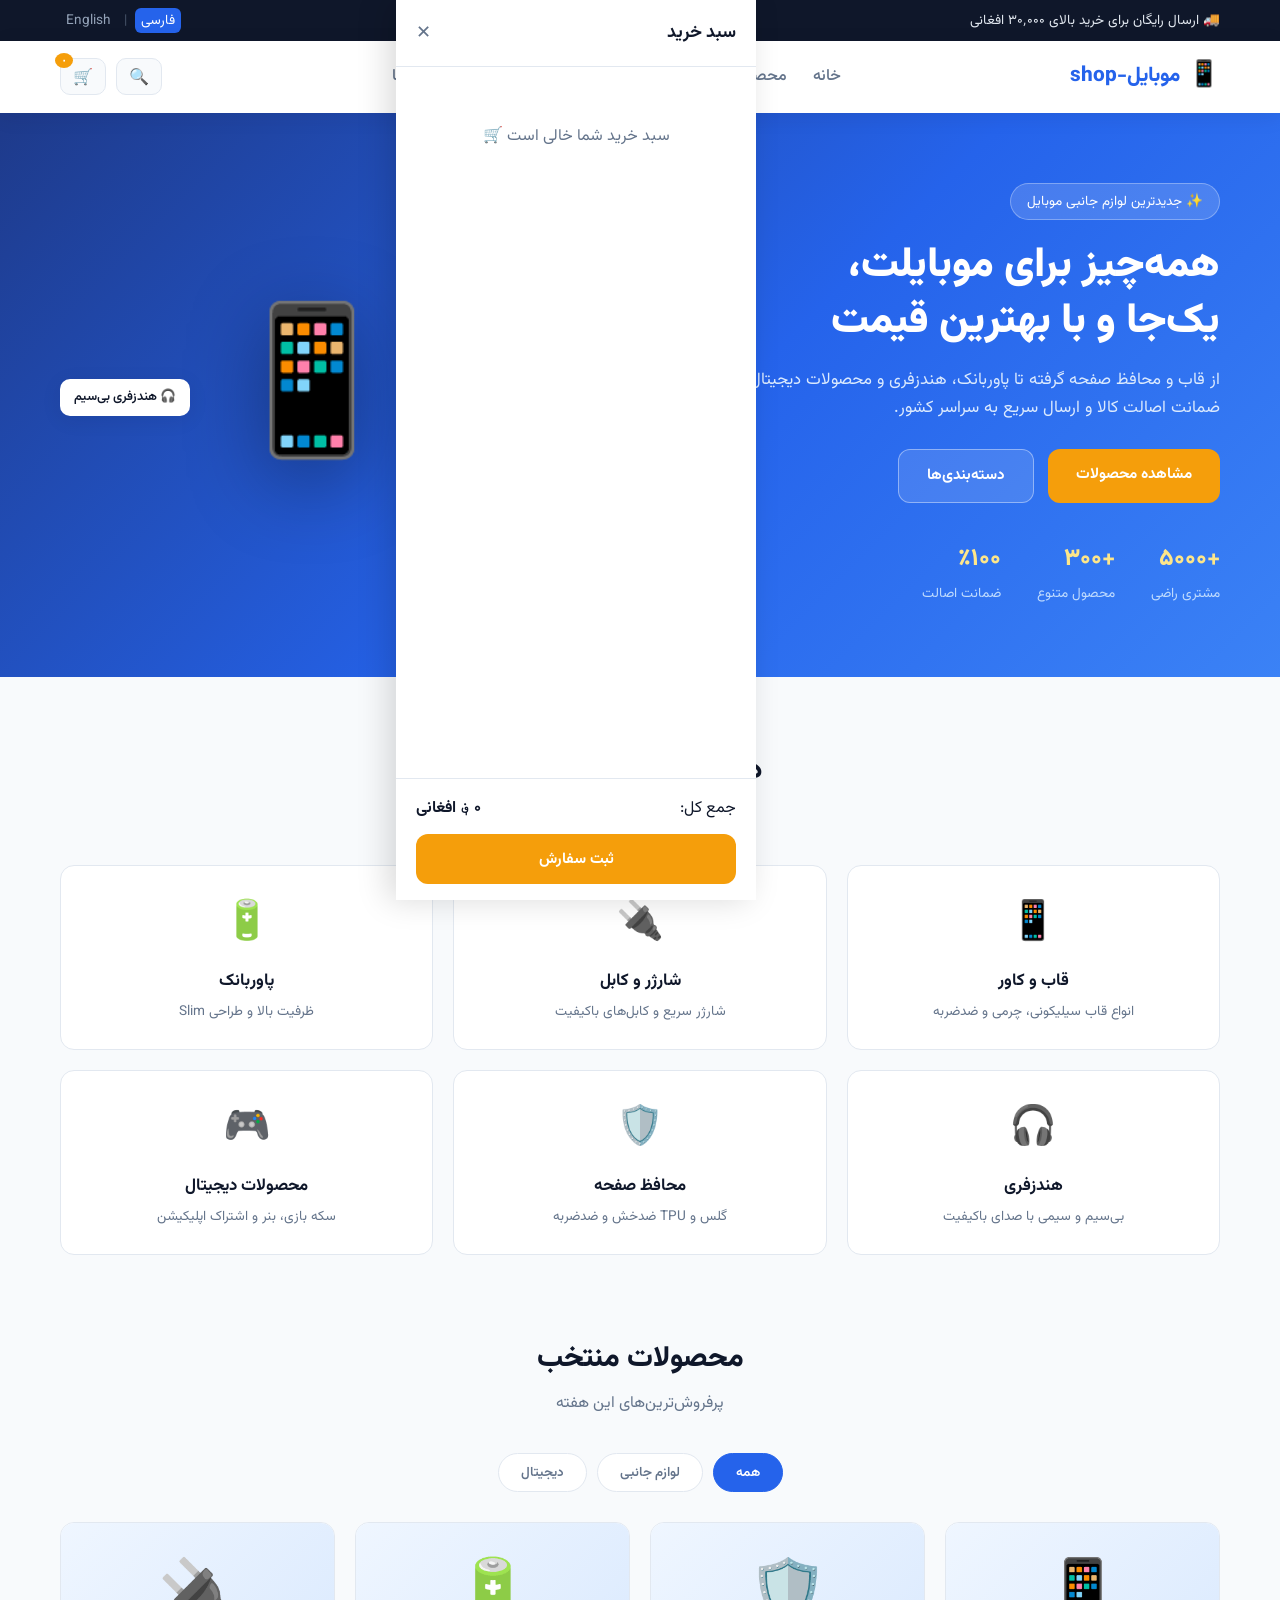
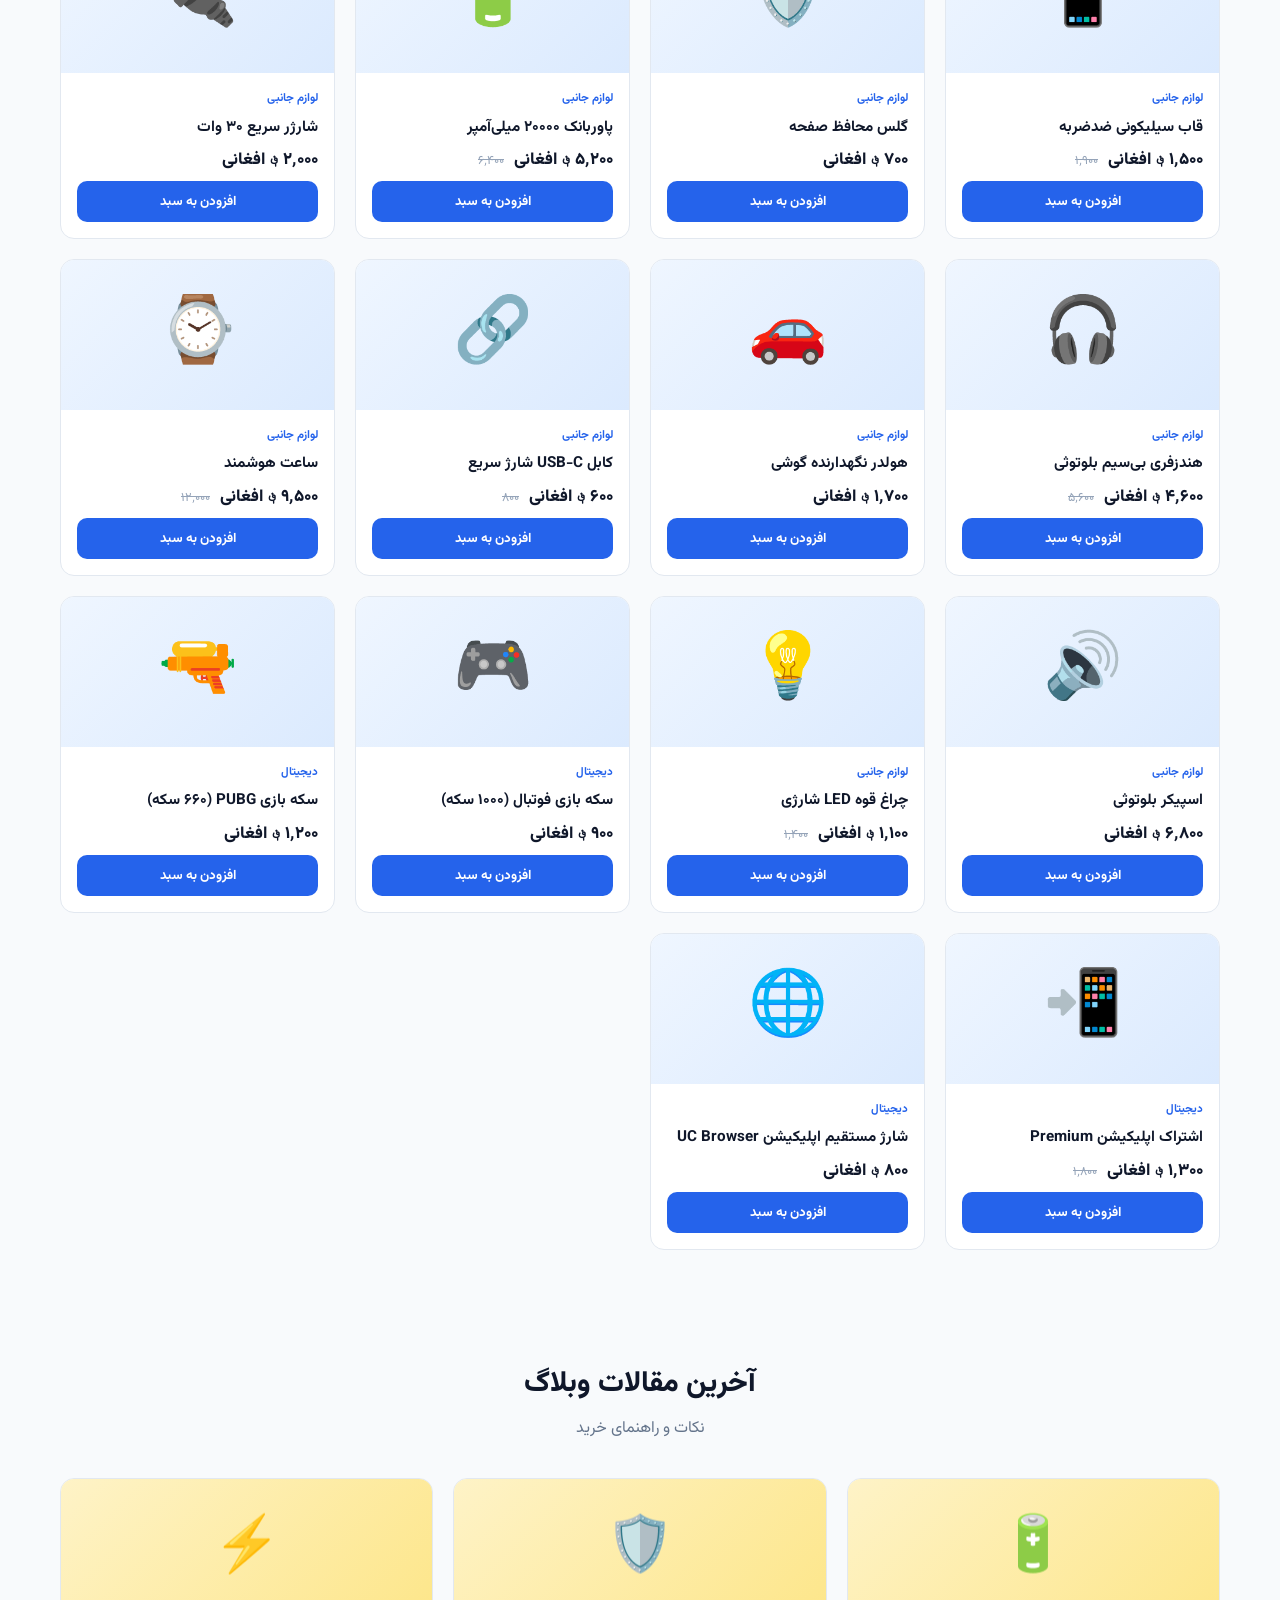
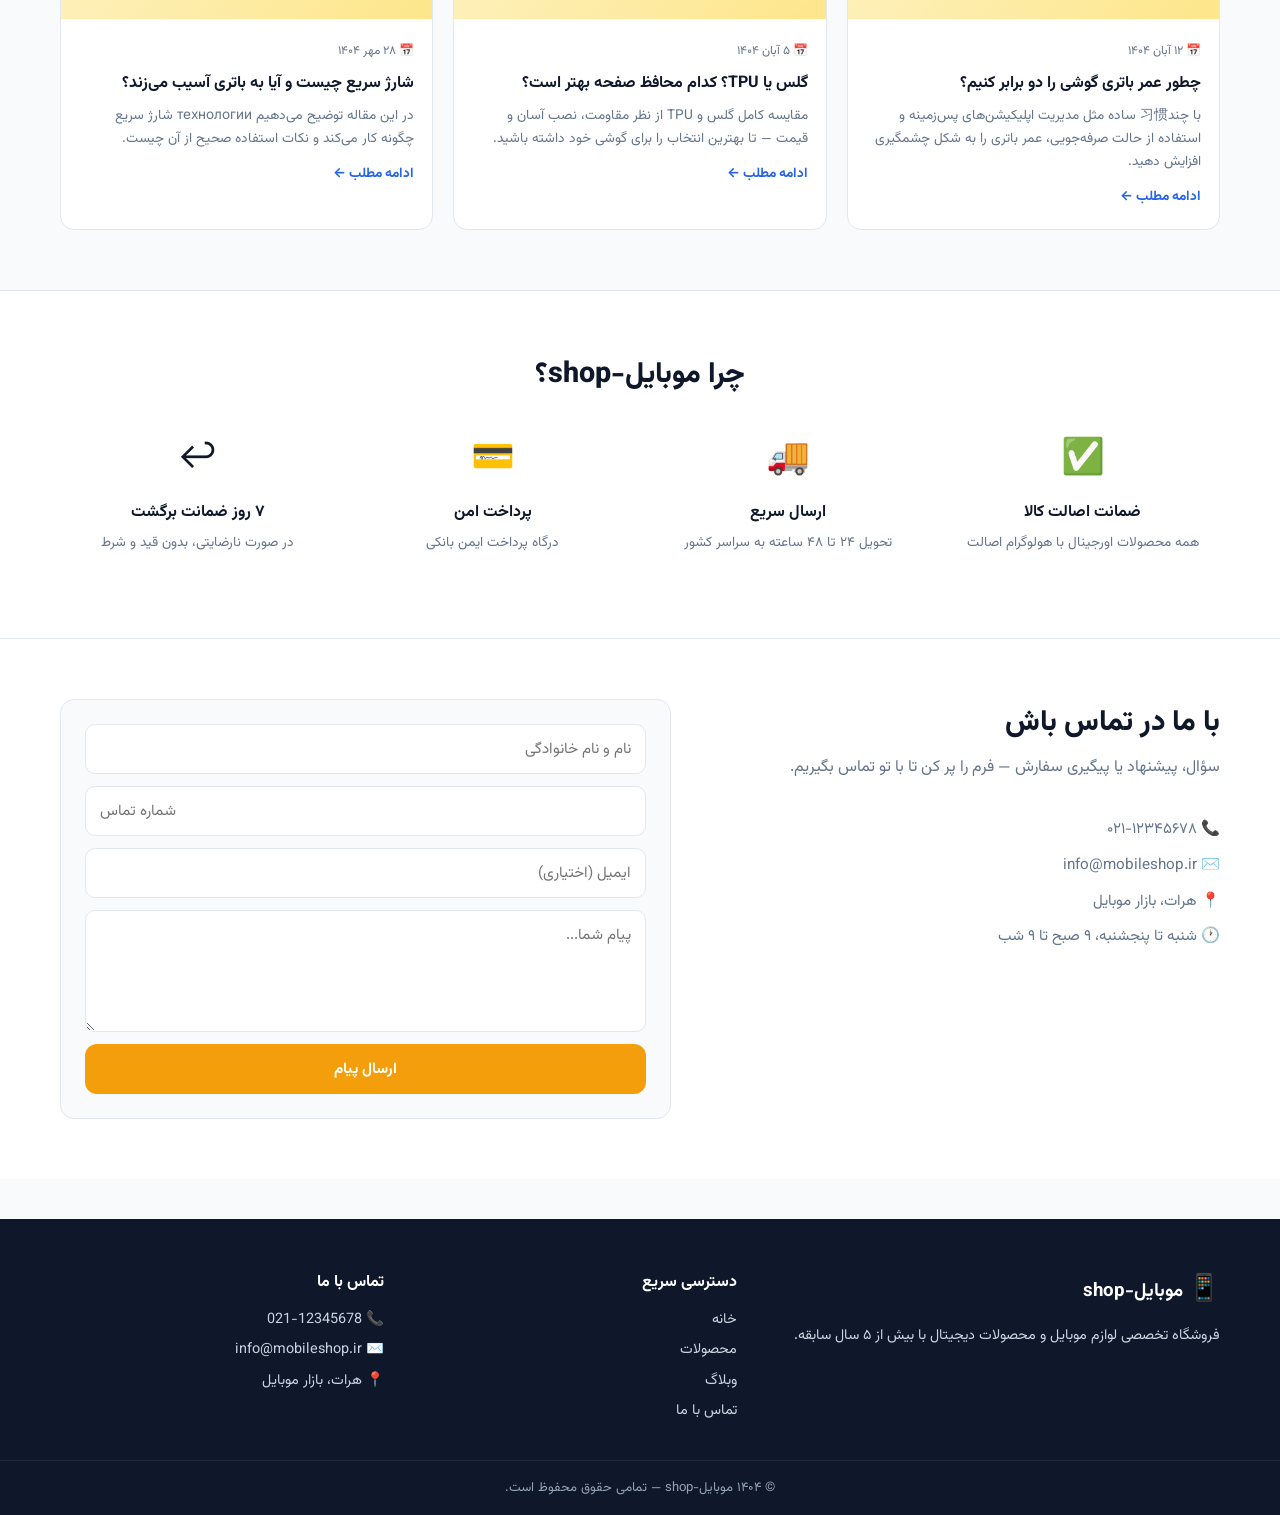
==== index.html @ f96e39a2 "Add mobile shop website files" ====
<!DOCTYPE html>
<html lang="fa" dir="rtl">
<head>
  <meta charset="UTF-8" />
  <meta name="viewport" content="width=device-width, initial-scale=1.0" />
  <title>موبایل-shop | Mobile Shop — فروشگاه loisirsweighted موبایل</title>
  <link rel="preconnect" href="https://fonts.googleapis.com" />
  <link href="https://fonts.googleapis.com/css2?family=Vazirmatn:wght@300;400;500;700;800;900&family=Inter:wght@300;400;500;600;700;800&display=swap" rel="stylesheet" />
  <link rel="stylesheet" href="styles.css" />
</head>
<body>
  <!-- ===== Top Bar ===== -->
  <div class="topbar">
    <div class="container topbar-inner">
      <span data-i18n="topbar.shipping">🚚 ارسال رایگان برای خرید بالای ۳۰٬۰۰۰ افغانی</span>
      <div class="lang-switch">
        <button id="lang-fa" class="lang-btn active">فارسی</button>
        <span class="lang-sep">|</span>
        <button id="lang-en" class="lang-btn">English</button>
      </div>
    </div>
  </div>

  <!-- ===== Header ===== -->
  <header class="header">
    <div class="container header-inner">
      <a href="#" class="logo">
        <span class="logo-icon">📱</span>
        <span class="logo-text" data-i18n="brand.name">موبایل-shop</span>
      </a>
      <nav class="nav" id="nav">
        <a href="#home" data-i18n="nav.home">خانه</a>
        <a href="#products" data-i18n="nav.products">محصولات</a>
        <a href="#categories" data-i18n="nav.categories">دسته‌بندی‌ها</a>
        <a href="#blog" data-i18n="nav.blog">وبلاگ</a>
        <a href="#features" data-i18n="nav.features">چرا ما؟</a>
        <a href="#contact" data-i18n="nav.contact">تماس با ما</a>
      </nav>
      <div class="header-actions">
        <button class="icon-btn" id="search-btn" aria-label="search">🔍</button>
        <button class="icon-btn cart-btn" id="cart-btn" aria-label="cart">
          🛒 <span class="cart-count" id="cart-count">0</span>
        </button>
        <button class="hamburger" id="hamburger" aria-label="menu">☰</button>
      </div>
    </div>
  </header>

  <!-- ===== Hero ===== -->
  <section class="hero" id="home">
    <div class="container hero-inner">
      <div class="hero-text">
        <span class="hero-badge" data-i18n="hero.badge">✨ جدیدترین لوازم جانبی موبایل</span>
        <h1 data-i18n="hero.title">همه‌چیز برای موبایلت،<br/>یک‌جا و با بهترین قیمت</h1>
        <p data-i18n="hero.subtitle">از قاب و محافظ صفحه گرفته تا پاوربانک، هندزفری و محصولات دیجیتال — با ضمانت اصالت کالا و ارسال سریع به سراسر کشور.</p>
        <div class="hero-cta">
          <a href="#products" class="btn btn-primary" data-i18n="hero.cta1">مشاهده محصولات</a>
          <a href="#categories" class="btn btn-ghost" data-i18n="hero.cta2">دسته‌بندی‌ها</a>
        </div>
        <div class="hero-stats">
          <div class="stat"><strong>+۵۰۰۰</strong><span data-i18n="hero.stat1">مشتری راضی</span></div>
          <div class="stat"><strong>+۳۰۰</strong><span data-i18n="hero.stat2">محصول متنوع</span></div>
          <div class="stat"><strong>٪۱۰۰</strong><span data-i18n="hero.stat3">ضمانت اصالت</span></div>
        </div>
      </div>
      <div class="hero-visual">
        <div class="hero-phone">📱</div>
        <div class="floating-card fc1">🔋 پاوربانک ۲۰۰۰۰</div>
        <div class="floating-card fc2">🎧 هندزفری بی‌سیم</div>
        <div class="floating-card fc3">🛡️ گلس گوشی</div>
      </div>
    </div>
  </section>

  <!-- ===== Categories ===== -->
  <section class="categories" id="categories">
    <div class="container">
      <h2 class="section-title" data-i18n="cat.title">دسته‌بندی محصولات</h2>
      <p class="section-sub" data-i18n="cat.subtitle">بهترین‌ها را در هر دسته پیدا کن</p>
      <div class="cat-grid">
        <div class="cat-card"><span class="cat-icon">📱</span><h3 data-i18n="cat.c1">قاب و کاور</h3><p data-i18n="cat.c1d">انواع قاب سیلیکونی، چرمی و ضدضربه</p></div>
        <div class="cat-card"><span class="cat-icon">🔌</span><h3 data-i18n="cat.c2">شارژر و کابل</h3><p data-i18n="cat.c2d">شارژر سریع و کابل‌های باکیفیت</p></div>
        <div class="cat-card"><span class="cat-icon">🔋</span><h3 data-i18n="cat.c3">پاوربانک</h3><p data-i18n="cat.c3d">ظرفیت بالا و طراحی Slim</p></div>
        <div class="cat-card"><span class="cat-icon">🎧</span><h3 data-i18n="cat.c4">هندزفری</h3><p data-i18n="cat.c4d">بی‌سیم و سیمی با صدای باکیفیت</p></div>
        <div class="cat-card"><span class="cat-icon">🛡️</span><h3 data-i18n="cat.c5">محافظ صفحه</h3><p data-i18n="cat.c5d">گلس و TPU ضدخش و ضدضربه</p></div>
        <div class="cat-card"><span class="cat-icon">🎮</span><h3 data-i18n="cat.c6">محصولات دیجیتال</h3><p data-i18n="cat.c6d">سکه بازی، بنر و اشتراک اپلیکیشن</p></div>
      </div>
    </div>
  </section>

  <!-- ===== Products ===== -->
  <section class="products" id="products">
    <div class="container">
      <h2 class="section-title" data-i18n="prod.title">محصولات منتخب</h2>
      <p class="section-sub" data-i18n="prod.subtitle">پرفروش‌ترین‌های این هفته</p>
      <div class="filter-bar" id="filter-bar">
        <button class="filter-btn active" data-filter="all" data-i18n="filter.all">همه</button>
        <button class="filter-btn" data-filter="accessory" data-i18n="filter.accessory">لوازم جانبی</button>
        <button class="filter-btn" data-filter="digital" data-i18n="filter.digital">دیجیتال</button>
      </div>
      <div class="product-grid" id="product-grid"><!-- products rendered by JS --></div>
    </div>
  </section>

  <!-- ===== Blog ===== -->
  <section class="blog" id="blog">
    <div class="container">
      <h2 class="section-title" data-i18n="blog.title">آخرین مقالات وبلاگ</h2>
      <p class="section-sub" data-i18n="blog.subtitle">نکات useful 선 و راهنمای خرید</p>
      <div class="blog-grid" id="blog-grid"><!-- posts rendered by JS --></div>
    </div>
  </section>

  <!-- ===== Features ===== -->
  <section class="features" id="features">
    <div class="container">
      <h2 class="section-title" data-i18n="feat.title">چرا موبایل-shop؟</h2>
      <div class="feat-grid">
        <div class="feat-card"><span class="feat-icon">✅</span><h3 data-i18n="feat.f1">ضمانت اصالت کالا</h3><p data-i18n="feat.f1d">همه محصولات اورجینال با هولوگرام اصالت</p></div>
        <div class="feat-card"><span class="feat-icon">🚚</span><h3 data-i18n="feat.f2">ارسال سریع</h3><p data-i18n="feat.f2d">تحویل ۲۴ تا ۴۸ ساعته به سراسر کشور</p></div>
        <div class="feat-card"><span class="feat-icon">💳</span><h3 data-i18n="feat.f3">پرداخت امن</h3><p data-i18n="feat.f3d">درگاه پرداخت ایمن بانکی</p></div>
        <div class="feat-card"><span class="feat-icon">↩️</span><h3 data-i18n="feat.f4">۷ روز ضمانت برگشت</h3><p data-i18n="feat.f4d">در صورت نارضایتی، بدون قید و شرط</p></div>
      </div>
    </div>
  </section>

  <!-- ===== Contact Form ===== -->
  <section class="contact" id="contact">
    <div class="container contact-inner">
      <div class="contact-info">
        <h2 class="section-title" style="text-align:right" data-i18n="contact.title">با ما در تماس باش</h2>
        <p class="section-sub" style="text-align:right" data-i18n="contact.subtitle">سؤال، پیشنهاد یا پیگیری سفارش — فرم را پر کن تا با تو تماس بگیریم.</p>
        <ul class="contact-list">
          <li>📞 <span data-i18n="contact.phone">021-12345678</span></li>
          <li>✉️ info@mobileshop.ir</li>
          <li>📍 <span data-i18n="contact.address">هرات، بازار موبایل</span></li>
          <li>🕐 <span data-i18n="contact.hours">شنبه تا پنجشنبه، ۹ صبح تا ۹ شب</span></li>
        </ul>
      </div>
      <form class="contact-form" id="contact-form">
        <input type="text" id="cf-name" required data-i18n-ph="contact.ph.name" placeholder="نام و نام خانوادگی" />
        <input type="tel" id="cf-phone" required data-i18n-ph="contact.ph.phone" placeholder="شماره تماس" />
        <input type="email" id="cf-email" data-i18n-ph="contact.ph.email" placeholder="ایمیل (اختیاری)" />
        <textarea id="cf-msg" rows="4" required data-i18n-ph="contact.ph.msg" placeholder="پیام شما..."></textarea>
        <button type="submit" class="btn btn-primary btn-block" data-i18n="contact.send">ارسال پیام</button>
        <p class="form-success" id="form-success" hidden data-i18n="contact.success">✅ پیام شما با موفقیت ارسال شد!</p>
      </form>
    </div>
  </section>

  <!-- ===== Footer ===== -->
  <footer class="footer">
    <div class="container footer-grid">
      <div class="footer-col">
        <h3><span class="logo-icon">📱</span> <span data-i18n="brand.name">موبایل-shop</span></h3>
        <p data-i18n="footer.about">فروشگاه تخصصی Aviation Bobby موبایل و محصولات دیجیتال با بیش از ۵ سال سابقه.</p>
      </div>
      <div class="footer-col">
        <h4 data-i18n="footer.links">دسترسی سریع</h4>
        <a href="#home" data-i18n="nav.home">خانه</a>
        <a href="#products" data-i18n="nav.products">محصولات</a>
        <a href="#blog" data-i18n="nav.blog">وبلاگ</a>
        <a href="#contact" data-i18n="nav.contact">تماس با ما</a>
      </div>
      <div class="footer-col">
        <h4 data-i18n18n="footer.contact">تماس با ما</h4>
        <p>📞 021-12345678</p>
        <p>✉️ info@mobileshop.ir</p>
        <p>📍 هرات، بازار موبایل</p>
      </div>
    </div>
    <div class="footer-bottom"><span data-i18n="footer.rights">© ۱۴۰۴ موبایل-shop — تمامی حقوق محفوظ است.</span></div>
  </footer>

  <!-- ===== Cart Drawer ===== -->
  <div class="cart-overlay" id="cart-overlay"></div>
  <aside class="cart-drawer" id="cart-drawer">
    <div class="cart-head">
      <h3 data-i18n="cart.title">سبد خرید</h3>
      <button class="cart-close" id="cart-close">✕</button>
    </div>
    <div class="cart-items" id="cart-items"></div>
    <div class="cart-foot">
      <div class="cart-total"><span data-i18n="cart.total">جمع کل:</span> <strong id="cart-total">۰ ؋</strong></div>
      <button class="btn btn-primary btn-block" data-i18n="cart.checkout">ثبت سفارش</button>
    </div>
  </aside>

  <script src="app.js"></script>
</body>
</html>
---- styles.css ----
/* ===== Mobile Shop — Professional Theme ===== */
:root {
  --primary: #2563eb;
  --primary-dark: #1d4ed8;
  --accent: #f59e0b;
  --bg: #f8fafc;
  --card: #ffffff;
  --text: #0f172a;
  --muted: #64748b;
  --border: #e2e8f0;
  --shadow: 0 4px 20px rgba(15, 23, 42, 0.08);
  --radius: 14px;
}

* { margin: 0; padding: 0; box-sizing: border-box; }

html { scroll-behavior: smooth; }

body {
  font-family: 'Vazirmatn', 'Inter', sans-serif;
  background: var(--bg);
  color: var(--text);
  line-height: 1.7;
}

html[dir="ltr"] body { font-family: 'Inter', 'Vazirmatn', sans-serif; }

.container { max-width: 1200px; margin: 0 auto; padding: 0 20px; }

/* ===== Topbar ===== */
.topbar { background: var(--text); color: #e2e8f0; font-size: 0.85rem; }
.topbar-inner { display: flex; justify-content: space-between; align-items: center; padding: 8px 20px; }
.lang-switch { display: flex; align-items: center; gap: 8px; }
.lang-btn { background: none; border: none; color: #94a3b8; cursor: pointer; font-family: inherit; font-size: 0.85rem; padding: 2px 6px; border-radius: 6px; }
.lang-btn.active { color: #fff; background: var(--primary); }
.lang-sep { color: #475569; }

/* ===== Header ===== */
.header { background: var(--card); box-shadow: var(--shadow); position: sticky; top: 0; z-index: 100; }
.header-inner { display: flex; align-items: center; justify-content: space-between; padding: 14px 20px; gap: 16px; }
.logo { display: flex; align-items: center; gap: 8px; text-decoration: none; color: var(--text); font-weight: 800; font-size: 1.3rem; }
.logo-icon { font-size: 1.6rem; }
.logo-text { color: var(--primary); }
.nav { display: flex; gap: 26px; }
.nav a { text-decoration: none; color: var(--muted); font-weight: 500; transition: color 0.2s; }
.nav a:hover { color: var(--primary); }
.header-actions { display: flex; align-items: center; gap: 10px; }
.icon-btn { background: var(--bg); border: 1px solid var(--border); border-radius: 10px; padding: 8px 12px; font-size: 1rem; cursor: pointer; transition: 0.2s; }
.icon-btn:hover { background: var(--primary); color: #fff; border-color: var(--primary); }
.cart-btn { position: relative; }
.cart-count { background: var(--accent); color: #fff; font-size: 0.7rem; font-weight: 700; border-radius: 50%; padding: 1px 6px; position: absolute; top: -6px; inset-inline-end: -6px; }
.hamburger { display: none; background: none; border: none; font-size: 1.4rem; cursor: pointer; }

/* ===== Hero ===== */
.hero { background: linear-gradient(135deg, #1e3a8a 0%, #2563eb 55%, #3b82f6 100%); color: #fff; overflow: hidden; }
.hero-inner { display: grid; grid-template-columns: 1.1fr 0.9fr; align-items: center; gap: 40px; padding: 70px 20px; }
.hero-badge { display: inline-block; background: rgba(255,255,255,0.15); border: 1px solid rgba(255,255,255,0.3); padding: 6px 16px; border-radius: 999px; font-size: 0.85rem; margin-bottom: 18px; }
.hero h1 { font-size: 2.6rem; font-weight: 900; line-height: 1.35; margin-bottom: 16px; }
.hero p { color: #dbeafe; font-size: 1.05rem; max-width: 520px; margin-bottom: 26px; }
.hero-cta { display: flex; gap: 14px; margin-bottom: 36px; flex-wrap: wrap; }
.btn { display: inline-block; padding: 13px 28px; border-radius: 12px; font-weight: 700; text-decoration: none; cursor: pointer; border: none; font-family: inherit; font-size: 0.95rem; transition: 0.2s; }
.btn-primary { background: var(--accent); color: #fff; }
.btn-primary:hover { background: #d97706; transform: translateY(-2px); }
.btn-ghost { background: rgba(255,255,255,0.12); color: #fff; border: 1px solid rgba(255,255,255,0.4); }
.btn-ghost:hover { background: rgba(255,255,255,0.22); }
.btn-block { width: 100%; }
.hero-stats { display: flex; gap: 36px; }
.stat strong { display: block; font-size: 1.5rem; font-weight: 800; color: #fde68a; }
.stat span { font-size: 0.85rem; color: #bfdbfe; }

.hero-visual { position: relative; display: flex; justify-content: center; align-items: center; min-height: 320px; }
.hero-phone { font-size: 9rem; filter: drop-shadow(0 20px 40px rgba(0,0,0,0.35)); animation: float 4s ease-in-out infinite; }
.floating-card { position: absolute; background: #fff; color: var(--text); font-size: 0.8rem; font-weight: 600; padding: 8px 14px; border-radius: 10px; box-shadow: var(--shadow); animation: float 5s ease-in-out infinite; }
.fc1 { top: 12%; inset-inline-start: 4%; animation-delay: 0.4s; }
.fc2 { top: 45%; inset-inline-end: 0%; animation-delay: 0.9s; }
.fc3 { bottom: 8%; inset-inline-start: 10%; animation-delay: 1.3s; }
@keyframes float { 0%,100% { transform: translateY(0); } 50% { transform: translateY(-12px); } }

/* ===== Sections ===== */
.section-title { text-align: center; font-size: 1.8rem; font-weight: 800; margin-bottom: 6px; }
.section-sub { text-align: center; color: var(--muted); margin-bottom: 36px; }

/* ===== Categories ===== */
.categories { padding: 70px 0 30px; }
.cat-grid { display: grid; grid-template-columns: repeat(3, 1fr); gap: 20px; }
.cat-card { background: var(--card); border: 1px solid var(--border); border-radius: var(--radius); padding: 26px; text-align: center; transition: 0.25s; cursor: pointer; }
.cat-card:hover { transform: translateY(-6px); box-shadow: var(--shadow); border-color: var(--primary); }
.cat-icon { font-size: 2.4rem; display: block; margin-bottom: 10px; }
.cat-card h3 { font-size: 1.05rem; margin-bottom: 4px; }
.cat-card p { color: var(--muted); font-size: 0.85rem; }

/* ===== Products ===== */
.products { padding: 50px 0; }
.filter-bar { display: flex; justify-content: center; gap: 10px; margin-bottom: 30px; flex-wrap: wrap; }
.filter-btn { background: var(--card); border: 1px solid var(--border); padding: 8px 22px; border-radius: 999px; cursor: pointer; font-family: inherit; font-weight: 600; color: var(--muted); transition: 0.2s; }
.filter-btn.active, .filter-btn:hover { background: var(--primary); color: #fff; border-color: var(--primary); }
.product-grid { display: grid; grid-template-columns: repeat(4, 1fr); gap: 20px; }
.product-card { background: var(--card); border: 1px solid var(--border); border-radius: var(--radius); overflow: hidden; transition: 0.25s; display: flex; flex-direction: column; }
.product-card:hover { transform: translateY(-6px); box-shadow: var(--shadow); }
.product-img { height: 150px; display: flex; align-items: center; justify-content: center; font-size: 4rem; background: linear-gradient(135deg, #eff6ff, #dbeafe); }
.product-body { padding: 16px; display: flex; flex-direction: column; gap: 6px; flex: 1; }
.product-cat { font-size: 0.72rem; color: var(--primary); font-weight: 700; }
.product-name { font-size: 0.95rem; font-weight: 700; }
.product-price { font-size: 1.05rem; font-weight: 800; color: var(--text); }
.product-price .old { font-size: 0.78rem; color: #94a3b8; text-decoration: line-through; font-weight: 400; margin-inline-start: 6px; }
.add-btn { margin-top: auto; background: var(--primary); color: #fff; border: none; padding: 10px; border-radius: 10px; font-family: inherit; font-weight: 700; cursor: pointer; transition: 0.2s; }
.add-btn:hover { background: var(--primary-dark); }

/* ===== Features ===== */
.features { padding: 60px 0; background: var(--card); border-top: 1px solid var(--border); }
.feat-grid { display: grid; grid-template-columns: repeat(4, 1fr); gap: 20px; }
.feat-card { text-align: center; padding: 24px 16px; }
.feat-icon { font-size: 2.2rem; display: block; margin-bottom: 10px; }
.feat-card h3 { font-size: 1rem; margin-bottom: 4px; }
.feat-card p { color: var(--muted); font-size: 0.85rem; }

/* ===== Footer ===== */
.footer { background: var(--text); color: #cbd5e1; margin-top: 40px; }
.footer-grid { display: grid; grid-template-columns: 1.4fr 1fr 1fr; gap: 30px; padding: 50px 20px 30px; }
.footer-col h3, .footer-col h4 { color: #fff; margin-bottom: 12px; }
.footer-col a { display: block; color: #cbd5e1; text-decoration: none; margin-bottom: 6px; font-size: 0.9rem; }
.footer-col a:hover { color: var(--accent); }
.footer-col p { font-size: 0.9rem; margin-bottom: 6px; }
.footer-bottom { border-top: 1px solid #1e293b; text-align: center; padding: 16px; font-size: 0.82rem; color: #94a3b8; }

/* ===== Cart Drawer ===== */
.cart-overlay { position: fixed; inset: 0; background: rgba(15,23,42,0.5); opacity: 0; pointer-events: none; transition: 0.3s; z-index: 200; }
.cart-overlay.open { opacity: 1; pointer-events: auto; }
.cart-drawer { position: fixed; top: 0; inset-inline-end: 0; width: 360px; max-width: 90vw; height: 100vh; background: var(--card); z-index: 201; transform: translateX(110%); transition: transform 0.3s ease; display: flex; flex-direction: column; box-shadow: -8px 0 30px rgba(0,0,0,0.15); }
html[dir="ltr"] .cart-drawer { transform: translateX(-110%); }
.cart-drawer.open { transform: translateX(0); }
.cart-head { display: flex; justify-content: space-between; align-items: center; padding: 18px 20px; border-bottom: 1px solid var(--border); }
.cart-head h3 { font-size: 1.1rem; }
.cart-close { background: none; border: none; font-size: 1.1rem; cursor: pointer; color: var(--muted); }
.cart-items { flex: 1; overflow-y: auto; padding: 16px 20px; display: flex; flex-direction: column; gap: 12px; }
.cart-empty { text-align: center; color: var(--muted); padding: 40px 0; }
.cart-item { display: flex; align-items: center; gap: 12px; background: var(--bg); border: 1px solid var(--border); border-radius: 10px; padding: 10px; }
.cart-item .ci-icon { font-size: 1.8rem; }
.cart-item .ci-info { flex: 1; }
.cart-item .ci-name { font-size: 0.85rem; font-weight: 700; }
.cart-item .ci-price { font-size: 0.8rem; color: var(--muted); }
.cart-item .ci-qty { display: flex; align-items: center; gap: 6px; }
.cart-item .ci-qty button { width: 24px; height: 24px; border-radius: 6px; border: 1px solid var(--border); background: #fff; cursor: pointer; font-weight: 700; }
.cart-foot { border-top: 1px solid var(--border); padding: 16px 20px; }
.cart-total { display: flex; justify-content: space-between; margin-bottom: 12px; font-size: 1rem; }

/* ===== Blog ===== */
.blog { padding: 60px 0; }
.blog-grid { display: grid; grid-template-columns: repeat(3, 1fr); gap: 20px; }
.blog-card { background: var(--card); border: 1px solid var(--border); border-radius: var(--radius); overflow: hidden; transition: 0.25s; cursor: pointer; }
.blog-card:hover { transform: translateY(-6px); box-shadow: var(--shadow); }
.blog-img { height: 140px; display: flex; align-items: center; justify-content: center; font-size: 3.4rem; background: linear-gradient(135deg, #fef3c7, #fde68a); }
.blog-body { padding: 18px; }
.blog-date { font-size: 0.75rem; color: var(--muted); }
.blog-body h3 { font-size: 1rem; margin: 8px 0; line-height: 1.5; }
.blog-body p { color: var(--muted); font-size: 0.85rem; margin-bottom: 10px; }
.blog-link { color: var(--primary); font-weight: 700; font-size: 0.85rem; }

/* ===== Contact ===== */
.contact { padding: 60px 0; background: var(--card); border-top: 1px solid var(--border); }
.contact-inner { display: grid; grid-template-columns: 1fr 1.2fr; gap: 40px; align-items: start; }
.contact-list { list-style: none; margin-top: 16px; display: flex; flex-direction: column; gap: 10px; color: var(--muted); font-size: 0.95rem; }
.contact-form { display: flex; flex-direction: column; gap: 12px; background: var(--bg); border: 1px solid var(--border); border-radius: var(--radius); padding: 24px; }
.contact-form input, .contact-form textarea {
  font-family: inherit; font-size: 0.95rem; padding: 12px 14px;
  border: 1px solid var(--border); border-radius: 10px; background: #fff; color: var(--text);
  outline: none; transition: border-color 0.2s; resize: vertical;
}
.contact-form input:focus, .contact-form textarea:focus { border-color: var(--primary); }
.form-success { color: #059669; font-weight: 700; font-size: 0.9rem; text-align: center; }

/* ===== Responsive ===== */
@media (max-width: 992px) {
  .hero-inner { grid-template-columns: 1fr; text-align: center; padding: 50px 20px; }
  .hero p { margin-inline: auto; }
  .hero-cta, .hero-stats { justify-content: center; }
  .cat-grid { grid-template-columns: repeat(2, 1fr); }
  .product-grid { grid-template-columns: repeat(2, 1fr); }
  .feat-grid { grid-template-columns: repeat(2, 1fr); }
  .footer-grid { grid-template-columns: 1fr; }
}
@media (max-width: 640px) {
  .nav { display: none; position: absolute; top: 100%; inset-inline: 0; background: var(--card); flex-direction: column; padding: 16px 20px; gap: 12px; box-shadow: var(--shadow); }
  .nav.open { display: flex; }
  .hamburger { display: block; }
  .hero h1 { font-size: 1.9rem; }
  .product-grid, .cat-grid, .blog-grid { grid-template-columns: 1fr; }
  .topbar-inner span { font-size: 0.72rem; }
}
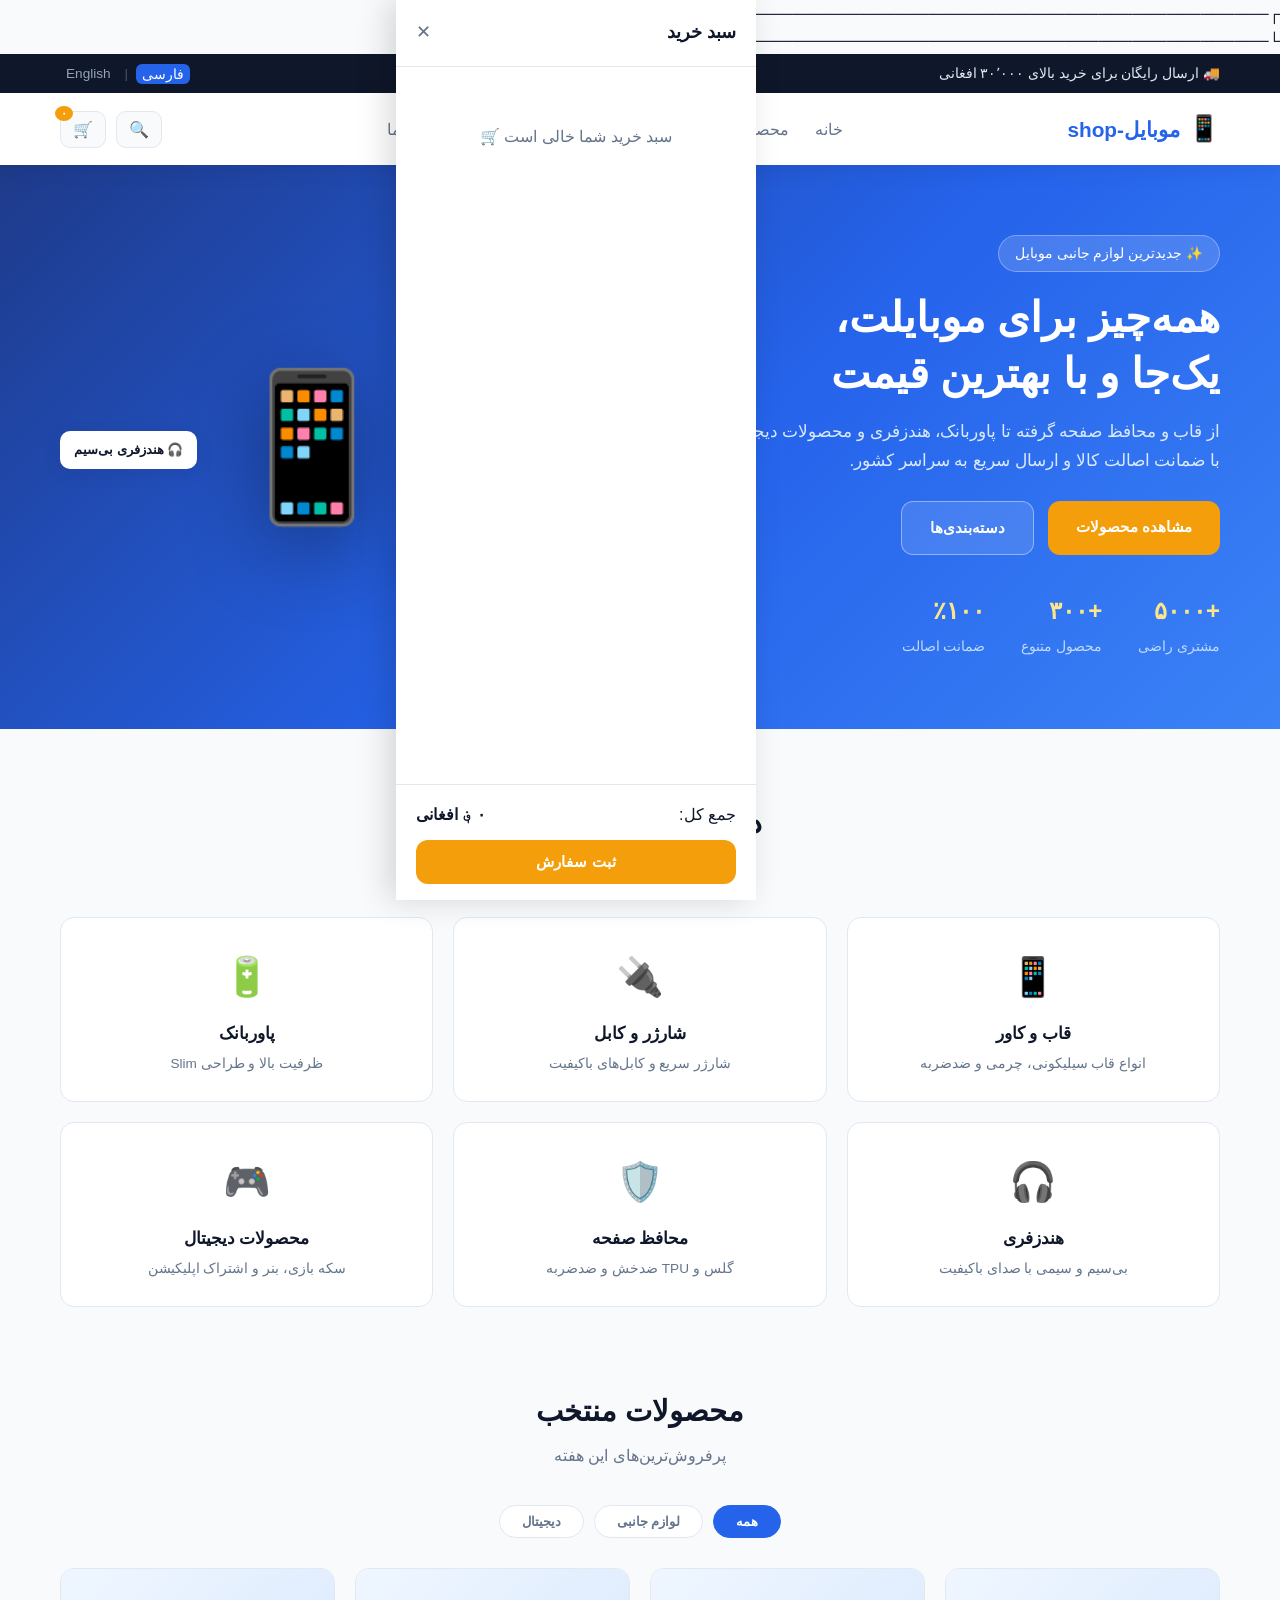
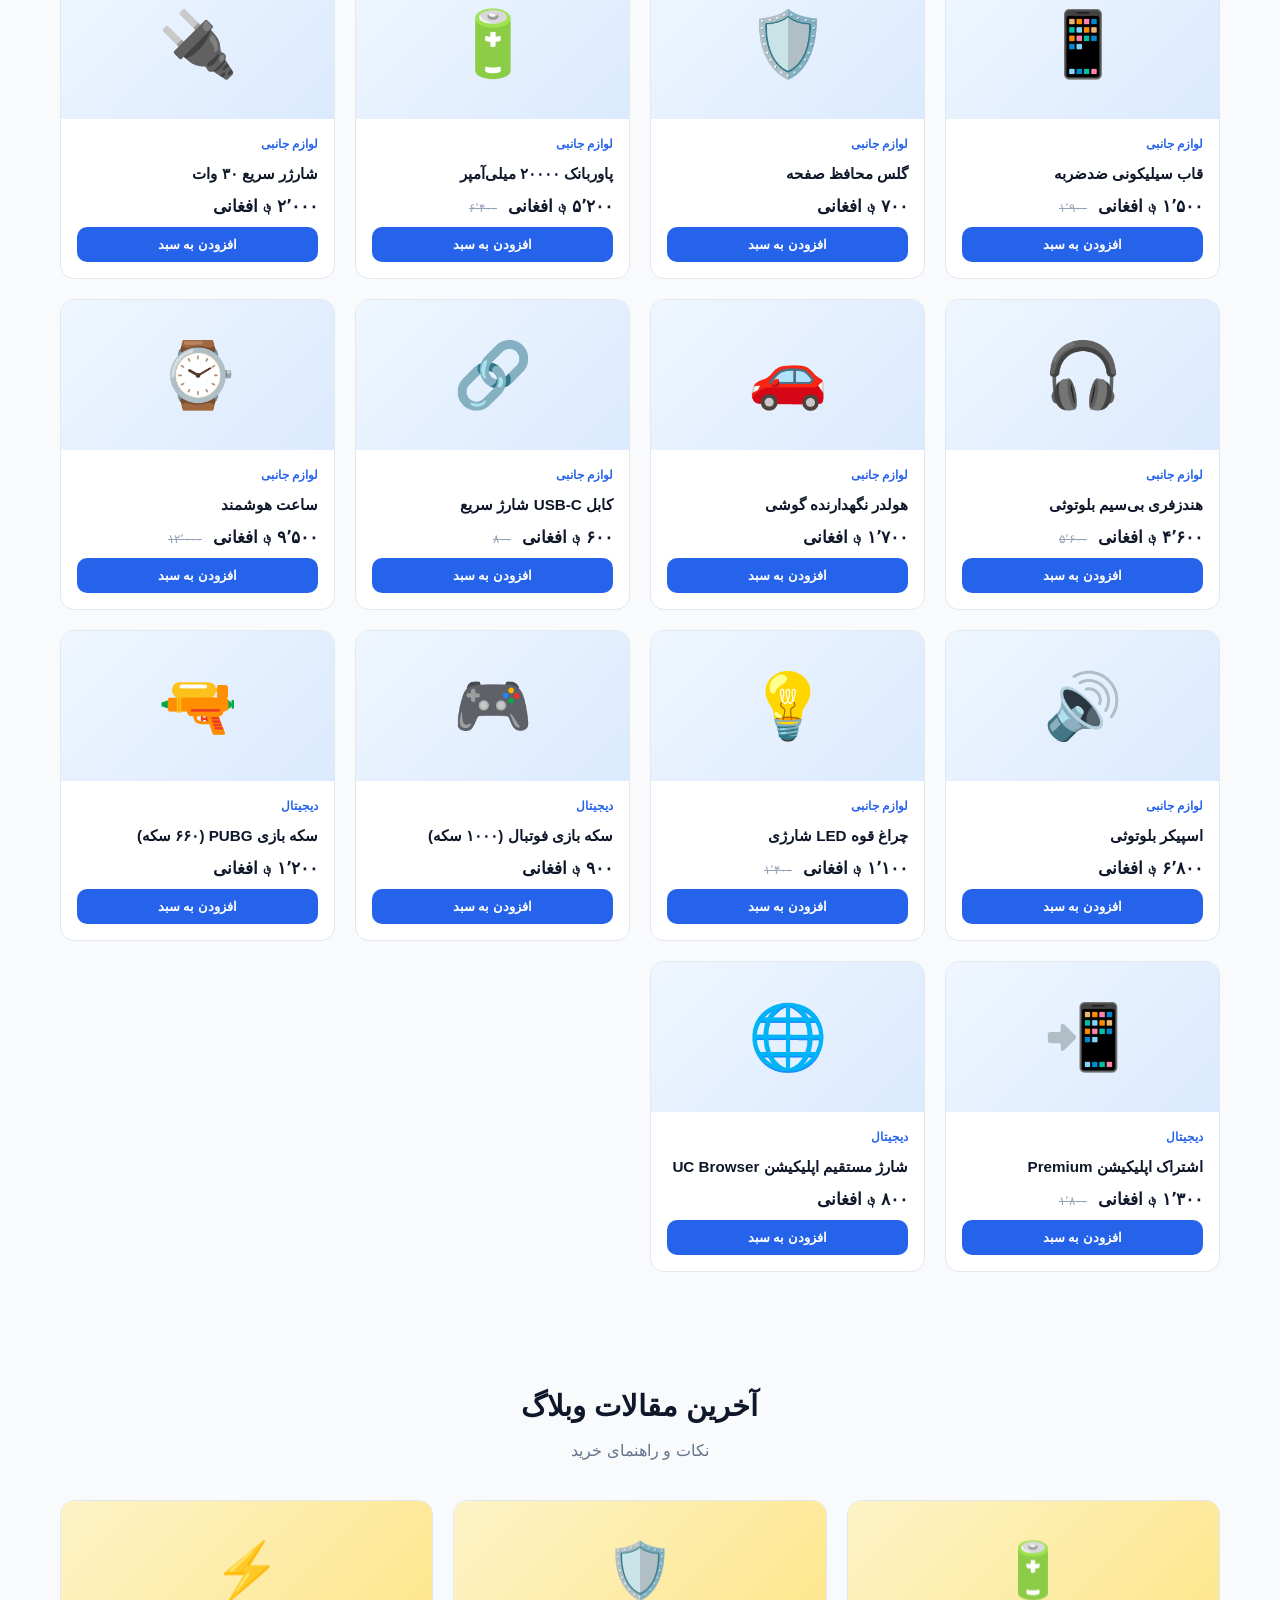
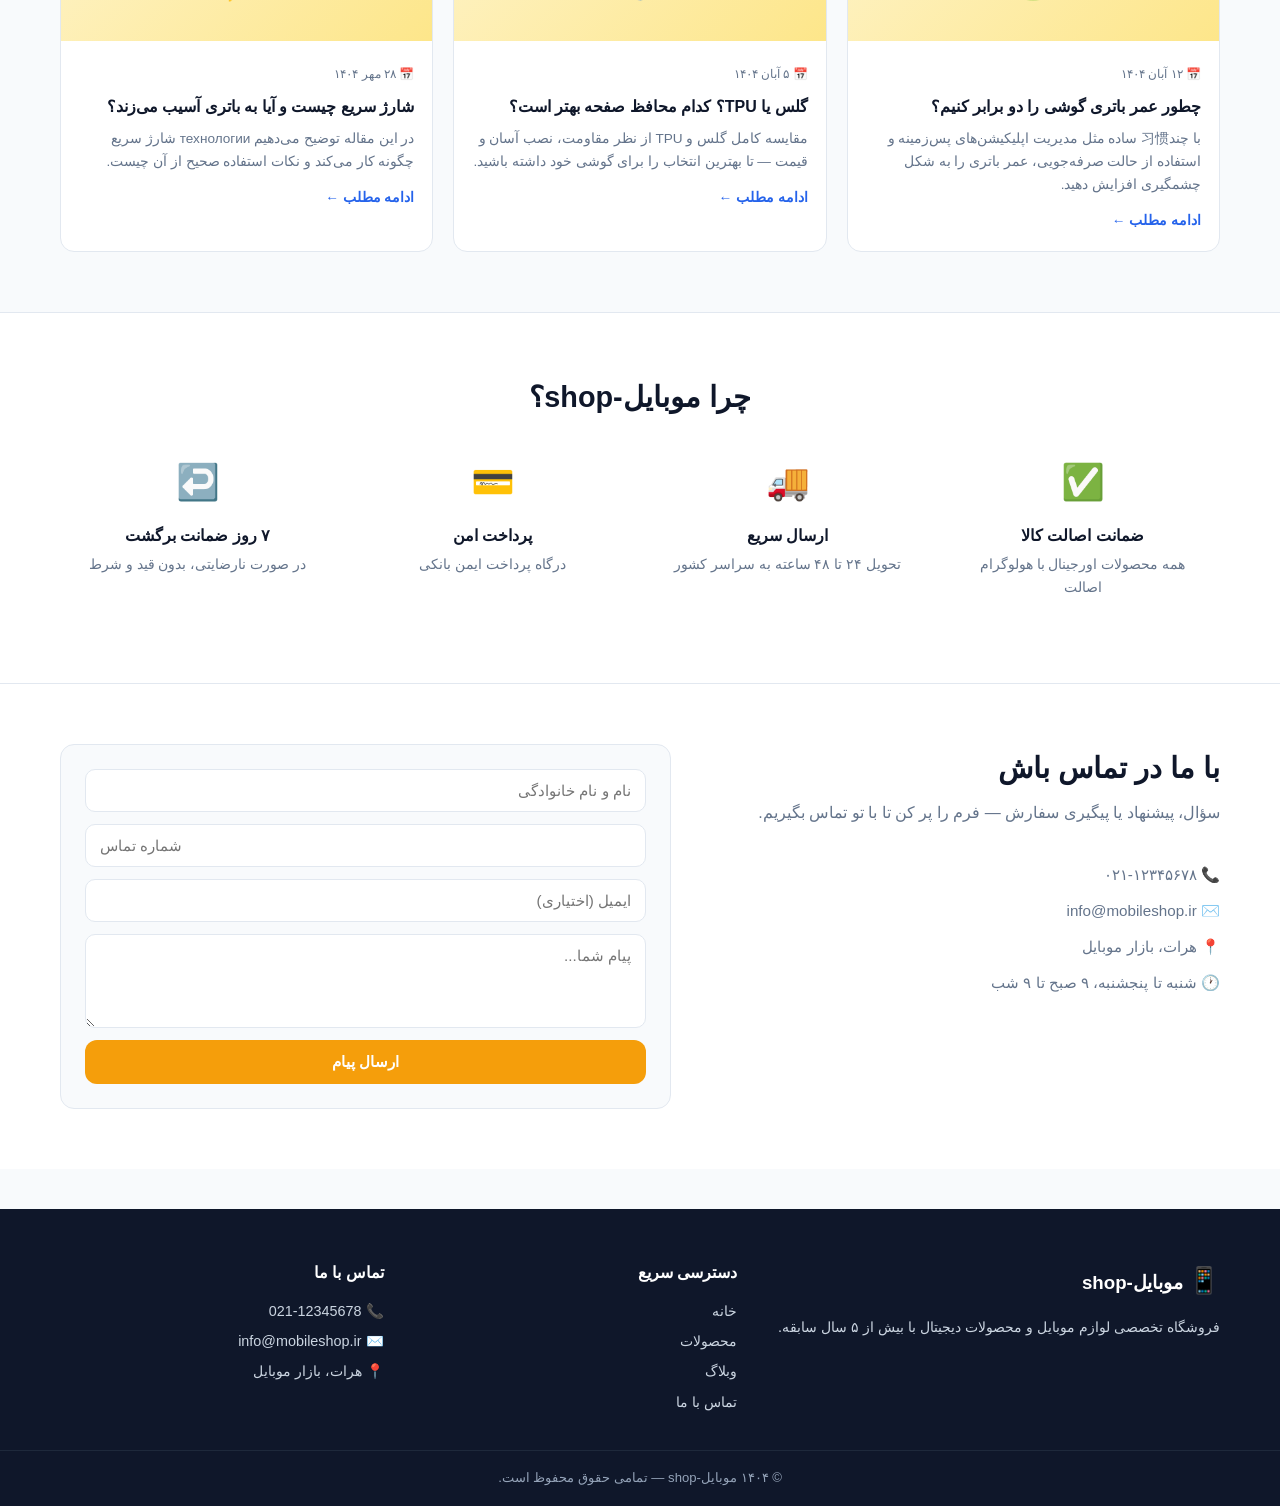
==== commit bd6bad62: "Add Google site verification meta tag Added Google site verification meta tag to head." ====
--- a/index.html
+++ b/index.html
@@ -5,7 +5,13 @@
   <meta name="viewport" content="width=device-width, initial-scale=1.0" />
   <title>موبایل-shop | Mobile Shop — فروشگاه loisirsweighted موبایل</title>
   <link rel="preconnect" href="https://fonts.googleapis.com" />
-  <link href="https://fonts.googleapis.com/css2?family=Vazirmatn:wght@300;400;500;700;800;900&family=Inter:wght@300;400;500;600;700;800&display=swap" rel="stylesheet" />
+ <head>
+  <meta charset="UTF-8" />
+  <meta name="viewport" content="width=device-width, initial-scale=1.0" />
+  ┌──────────────────────────────────────────────────────────┐
+  │ <meta name="google-site-verification" content="AbC123XyZ..." /> │  ← 🟢 именно сюда
+  └──────────────────────────────────────────────────────────┘
+  <title>موبایل-shop | Mobile Shop — فروشگاه لوازم موبایل</title>
   <link rel="stylesheet" href="styles.css" />
 </head>
 <body>
